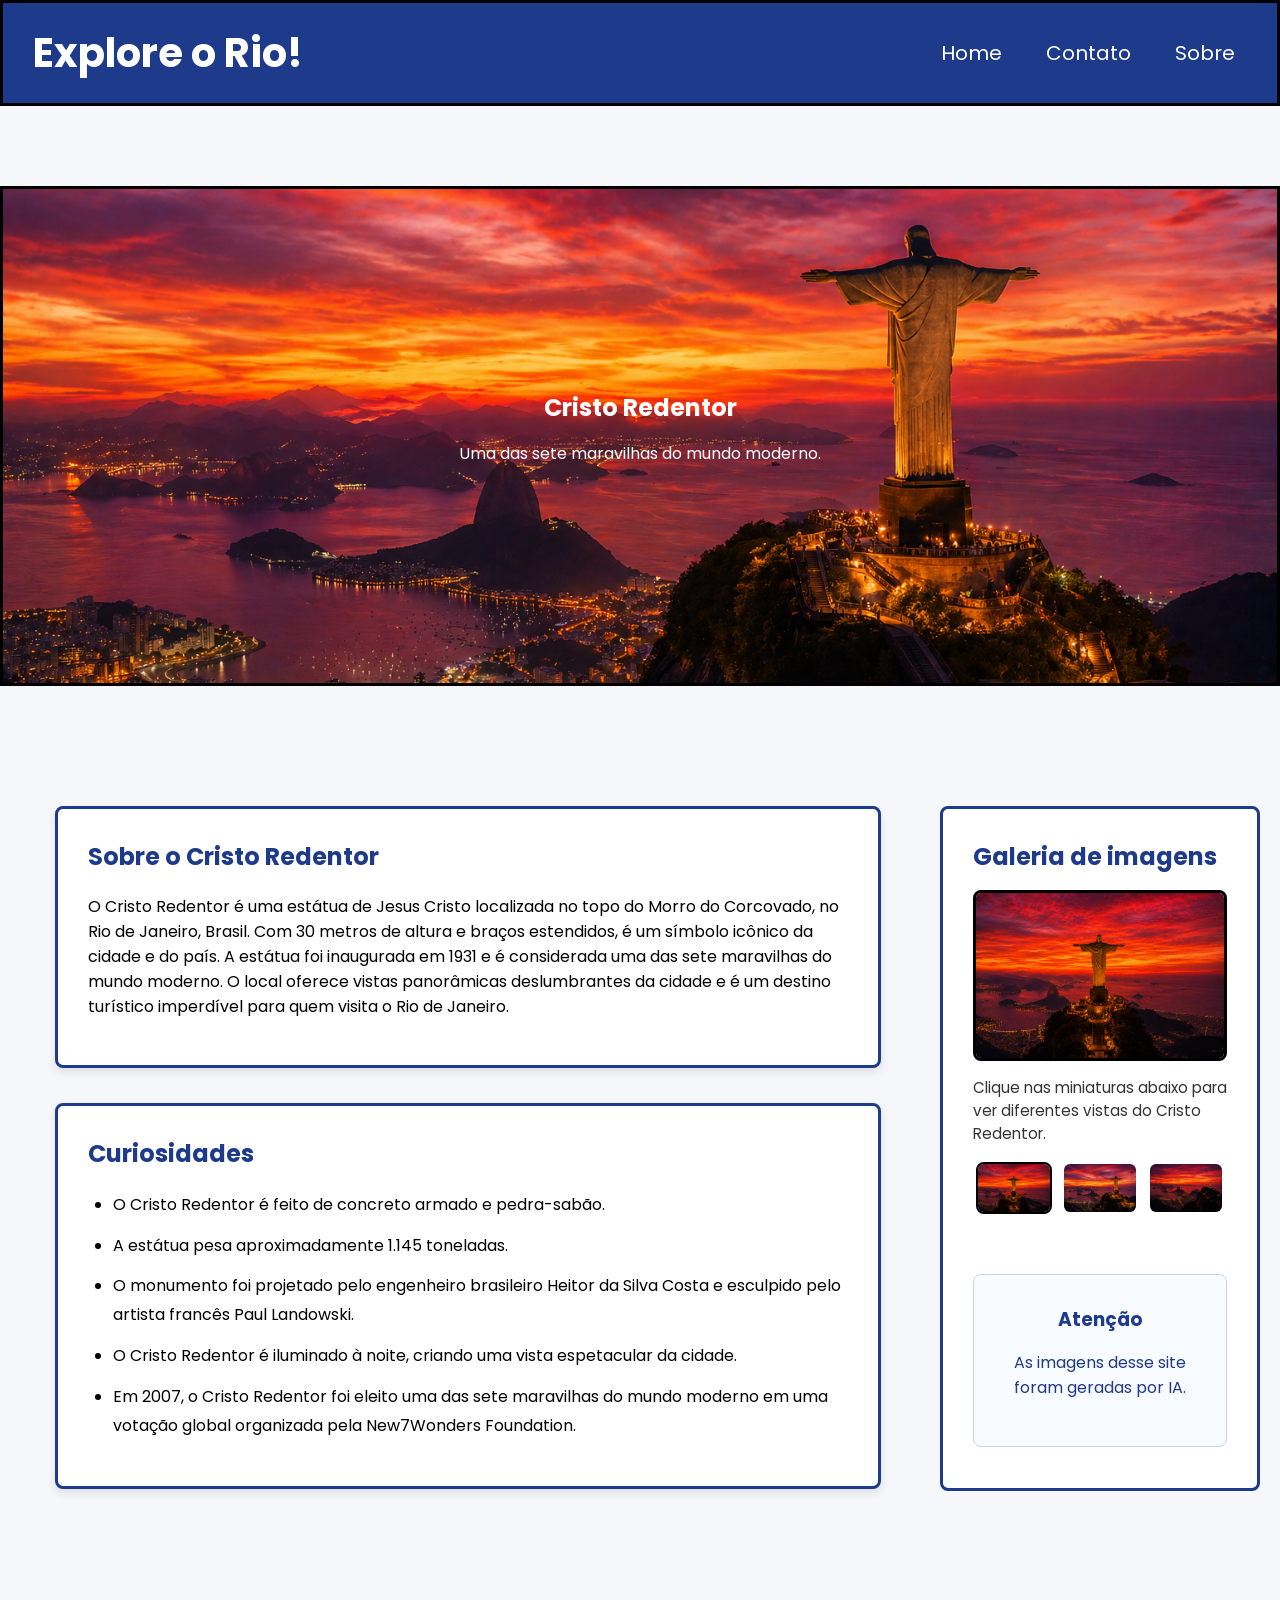
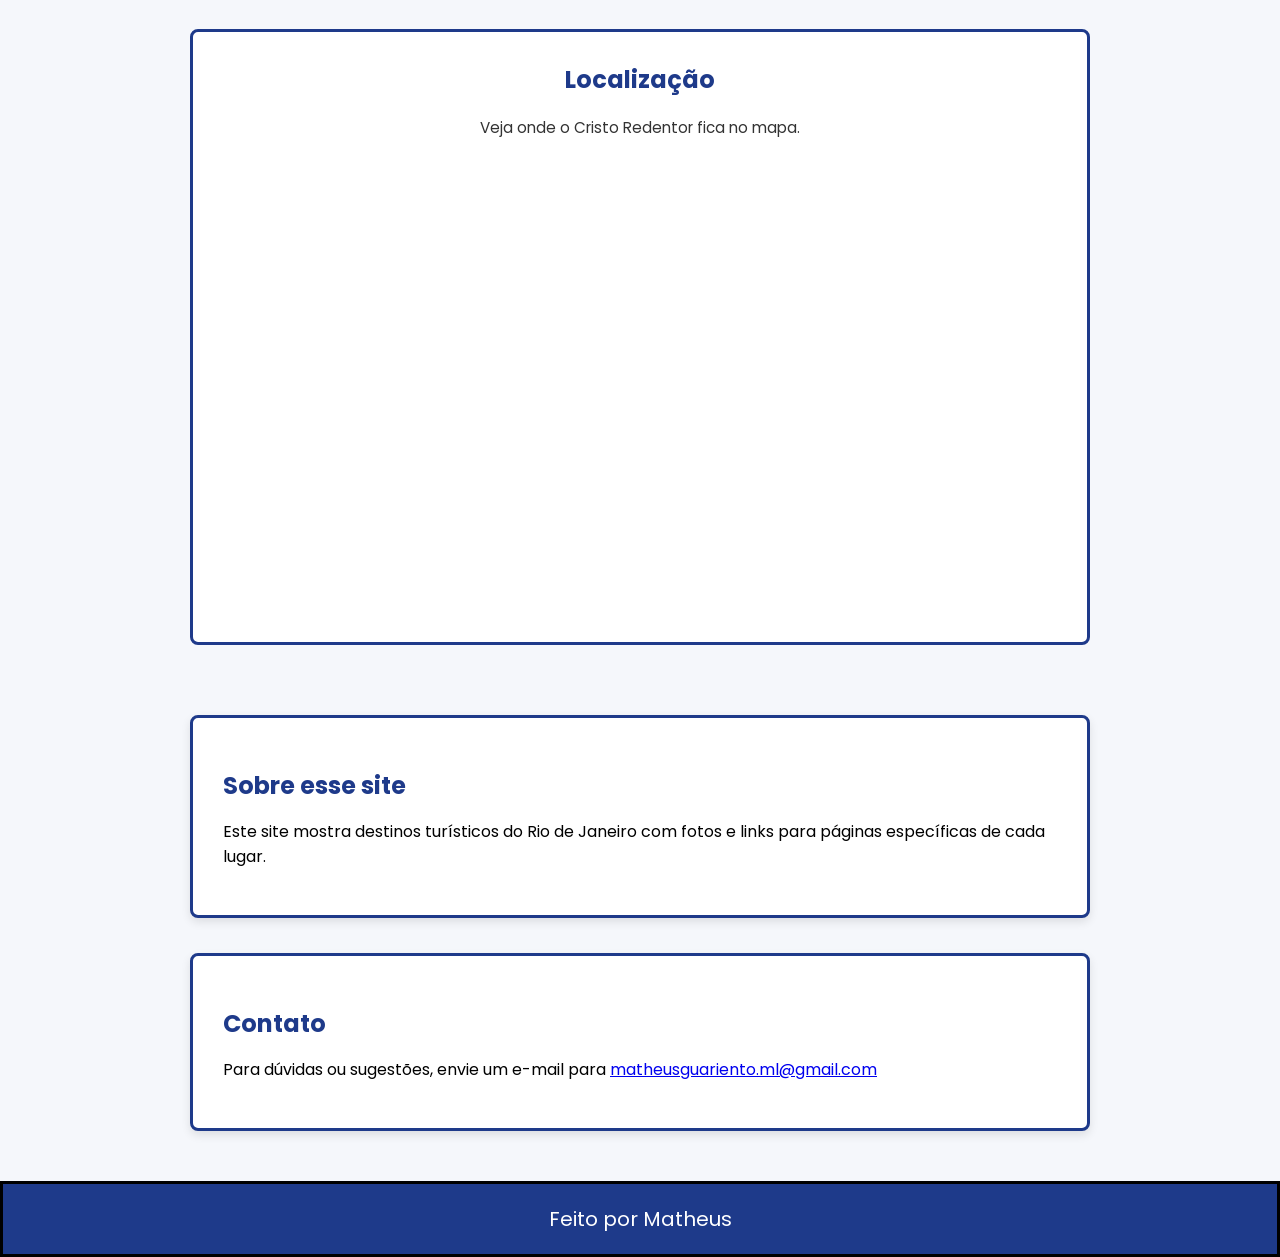
==== cristo.html @ 3fe2bf9b "Inicial commit" ====
<!DOCTYPE html>
<html lang="pt-br">
<head>
    <meta charset="UTF-8">
    <meta name="viewport" content="width=device-width, initial-scale=1.0">
    <title>Cristo-Redentor</title>
    <link rel="stylesheet" href="style.css">
    <link rel="stylesheet" href="cristo.css">
     <!-- Fonte do Google Fonts --> 
  <link href="https://fonts.googleapis.com/css2?family=Poppins:wght@300;400;600&display=swap" rel="stylesheet">
</head>
<body>
  <header class="Titulo">
    <h1>Explore o Rio!</h1>
    <nav class="links">
      <a href="index.html">Home</a>
      <a href="index.html#contato">Contato</a>
      <a href="index.html#sobre">Sobre</a>
    </nav>
  </header>

    <main>
      <section class="hero">
        <h1>Cristo Redentor</h1>
        <p>Uma das sete maravilhas do mundo moderno.</p>
      </section>

      <div class="content">
  <div class="main">
<section class="about">
  <h2>Sobre o Cristo Redentor</h2>
  <p>O Cristo Redentor é uma estátua de Jesus Cristo localizada no topo do Morro do Corcovado, no Rio de Janeiro, Brasil. Com 30 metros de altura e braços estendidos, é um símbolo icônico da cidade e do país. A estátua foi inaugurada em 1931 e é considerada uma das sete maravilhas do mundo moderno. O local oferece vistas panorâmicas deslumbrantes da cidade e é um destino turístico imperdível para quem visita o Rio de Janeiro.</p></section>
<section class="curiosity">
  <h2>Curiosidades</h2>
  <ul>
    <li>O Cristo Redentor é feito de concreto armado e pedra-sabão.</li>
    <li>A estátua pesa aproximadamente 1.145 toneladas.</li>
    <li>O monumento foi projetado pelo engenheiro brasileiro Heitor da Silva Costa e esculpido pelo artista francês Paul Landowski.</li>
    <li>O Cristo Redentor é iluminado à noite, criando uma vista espetacular da cidade.</li>
    <li>Em 2007, o Cristo Redentor foi eleito uma das sete maravilhas do mundo moderno em uma votação global organizada pela New7Wonders Foundation.</li>
  </ul></section>
</div>

<aside class="gallery">
  <h2>Galeria de imagens</h2>


 <div class="gallery-main">
  <img src="assets/cristo3.png">
 </div>

<p class="gallery-description">
  Clique nas miniaturas abaixo para ver diferentes vistas do Cristo Redentor.
</p>

 <div class="gallery-thumbs"> 
<button type="button" class="thumb active" data-image="assets/cristo3.png" data-alt="Cristo Redentor vista frontal">
      <img src="assets/cristo3.png" alt="Miniatura 1">
    </button>
    <button type="button" class="thumb" data-image="assets/cristo.png" data-alt="Cristo Redentor de lado">
      <img src="assets/cristo.png" alt="Miniatura 2">
    </button>
    <button type="button" class="thumb" data-image="assets/cristo2.png" data-alt="Cristo Redentor à noite">
      <img src="assets/cristo2.png" alt="Miniatura 3">
    </button>
 </div>

 <div class="gallery-contact">
  <h3>Atenção</h3>
  <p>As imagens desse site foram geradas por IA.</p>
 </div>
  </aside>
  </div>

<section class="mapa">
  <h2>Localização</h2>
  <p>Veja onde o Cristo Redentor fica no mapa.</p>
  <iframe
    src="https://www.google.com/maps?q=Corcovado+Rio+de+Janeiro&output=embed"
    width="100%"
    height="400"
    loading="lazy"
    referrerpolicy="no-referrer-when-downgrade">
  </iframe>
</section>
  
 <section id="sobre" class="info-section">
  <h2>Sobre esse site</h2>
  <p>Este site mostra destinos turísticos do Rio de Janeiro com fotos e links para páginas específicas de cada lugar.</p>
 </section>

  <section id="contato" class="info-section">
    <h2>Contato</h2>
    <p>Para dúvidas ou sugestões, envie um e-mail para <a href="mailto:matheusguariento.ml@gmail.com">matheusguariento.ml@gmail.com</a></p>
  </section>
    </main>

 <footer>Feito por Matheus</footer>
<script>
  const mainImage = document.querySelector('.gallery-main img');
  const thumbButtons = document.querySelectorAll('.gallery-thumbs .thumb');

  thumbButtons.forEach(button => {
    button.addEventListener('click', () => {
      const newSrc = button.dataset.image;
      const newAlt = button.dataset.alt;

      mainImage.src = newSrc;
      mainImage.alt = newAlt;

      thumbButtons.forEach(btn => btn.classList.remove('active'));
      button.classList.add('active');
    });
  });
</script>
</body>
</html>
---- style.css ----
* {
  box-sizing: border-box;
  font-family: "Poppins", sans-serif;
}

body{
background-color: #f5f7fb;
margin: 0;
}


.Titulo{
 background-color: #1e3a8a;
  color: white;
  font-size: 20px;
  padding: 20px 30px;
 border: 3px solid black;
 display: flex;
 justify-content: space-between;
  align-items: center;
}

.links {
  display: flex;
  gap: 20px;
}

.links a {
  color: white;
  text-decoration: none;
  padding: 8px 12px;
  transition: background-color 0.3s ease;
}

.links a:hover {
  background-color: rgba(255, 255, 255, 0.2);
  border-radius: 6px;
}

h1 {
  margin: 0;
}

.Descubra {
  text-align: center;
  margin: 40px 0;
}

.container {
  display: flex;
  gap: 20px;
  justify-content: center;
  flex-wrap: wrap;
  padding: 0 20px;
  margin-bottom: 100px;
}

.card {
  width: 250px;
  border-radius: 12px;
  box-shadow: 0 4px 10px rgba(0, 0, 0, 0.2);
  overflow: hidden;
  padding: 16px;
  text-align: center;
  border: 1px solid rgba(0, 0, 0, 0.1);
  text-decoration: none;
  color: black;
display: block;
background-color: white;
transition: transform 0.3s ease, box-shadow 0.3s ease;
}

.card:hover {
  transform: scale(1.05);
  box-shadow: 0 10px 20px rgba(0, 0, 0, 0.25);
}

.card img {
  width: 100%;
  display: block;
  height: 160px;
  object-fit: cover;
}

.card-title {
  margin: 16px 0 8px;
}

.info-section {
  max-width: 800px;
  margin: 40px auto 60px;
  padding: 30px;
  border: 3px solid #1e3a8a;
  border-radius: 8px;
  background-color: white;
}



.info-section h2 {
  margin-bottom: 12px;
  color: #1e3a8a;
}

footer {
  text-align: center;
  font-size: 20px;
  background-color: #1e3a8a;
  color: white;
  margin-top: 50px;
  padding: 20px 0;
  border: 3px solid black;
}
---- cristo.css ----
.hero {
  min-height: 500px;
  background-image: url("assets/cristo.png");
  background-size: cover;
   background-position: center;

  display: flex;
  flex-direction: column;
  justify-content: center;
  align-items: center;

  color: white;
  text-align: center;
  
  margin-top: 80px;
  background-repeat: no-repeat;
  border: 3px solid black;
 margin-bottom: 100px;
}

.about, .curiosity {
  max-width: 900px;
  margin: 35px;
  padding: 30px;
  background-color: white;
  border: 3px solid #1e3a8a;
  border-radius: 8px;
  box-shadow: 0 4px 10px rgba(0, 0, 0, 0.1);
  margin-top: 20px;
}

.content {
  display: flex;
  gap: 24px;
  align-items: flex-start;
  margin: 20px;
}

.main {
  flex: 1;
}
@media (max-width: 800px) {
  .content {
    flex-direction: column;
  }

  .gallery {
    width: 100%;
  }
}

.gallery {
  min-height: 685px;
  width: 320px;
  box-sizing: border-box;
  border: 3px solid #1e3a8a;
  border-radius: 8px;
  padding: 30px;
  background-color: white;
  align-self: flex-start;
  margin-top: 20px;
  color: #1e3a8a;
}

.gallery h2 {
  color: #1e3a8a;
  margin-top: 0;
  margin-bottom: 16px;
}

.gallery-main {
  margin-bottom: 16px;
  
}

.gallery-main img {
  width: 100%;
  height: auto;
  border-radius: 8px;
  display: block;
  border: 3px solid black;

}

.gallery-description {
  margin: 16px 0;
  color: #333;
  font-size: 0.95rem;
  line-height: 1.5; 
  
}

.gallery-contact {
  margin-top: 60px;
  padding: 30px;
  background: #f8fbff;
  border: 1px solid #cbd5e1;
  border-radius: 8px;
  text-align: center;
  
  
}

.gallery-contact h3 {
  margin-top: 0;
  margin-bottom: 8px;
  color: #1e3a8a;

}


.gallery-thumbs {
  display: flex;
  flex-wrap: wrap;
  gap: 10px;
  margin-top: 12px;
  justify-content: center;
}

.gallery-thumbs .thumb {
  background: transparent;
  border: 2px solid transparent;
  padding: 0;
  cursor: pointer;
  border-radius: 8px;
}

.gallery-thumbs .thumb img {
  display: block;
  width: 72px;
  height: auto;
  border-radius: 6px;
}

.gallery-thumbs .thumb.active {
  border-color: black;
}

.about h2, .curiosity h2 {
  color: #1e3a8a;
  margin-top: 0;
}

.curiosity ul {
  line-height: 1.8;
  padding-left: 25px;
}

.curiosity li {
  margin-bottom: 12px;
}

.curiosity {
  margin-bottom: 100px;
}

.info-section {
  max-width: 900px;
  margin: 25px auto 35px;
  padding: 30px;
  background-color: white;
  border: 3px solid #1e3a8a;
  border-radius: 8px;
  box-shadow: 0 4px 10px rgba(0, 0, 0, 0.1);
  
}

.mapa {
  width: 100%;
  margin: 40px auto 70px;
  max-width: 900px;
 border: 3px solid #1e3a8a;
  background-color: white;
  padding: 30px;
  border-radius: 8px;

}

.mapa iframe {
  width: 100%;
  height: 450px;
  border: none;
  border-radius: 8px;
  
  
}

.mapa h2 {
  color: #1e3a8a;
  margin-top: 0;
  display: flex;
  justify-content: center;
}

.mapa p {
  text-align: center;
  margin-top: 12px;
  color: #333;
  font-size: 0.95rem;
  line-height: 1.5; 
}
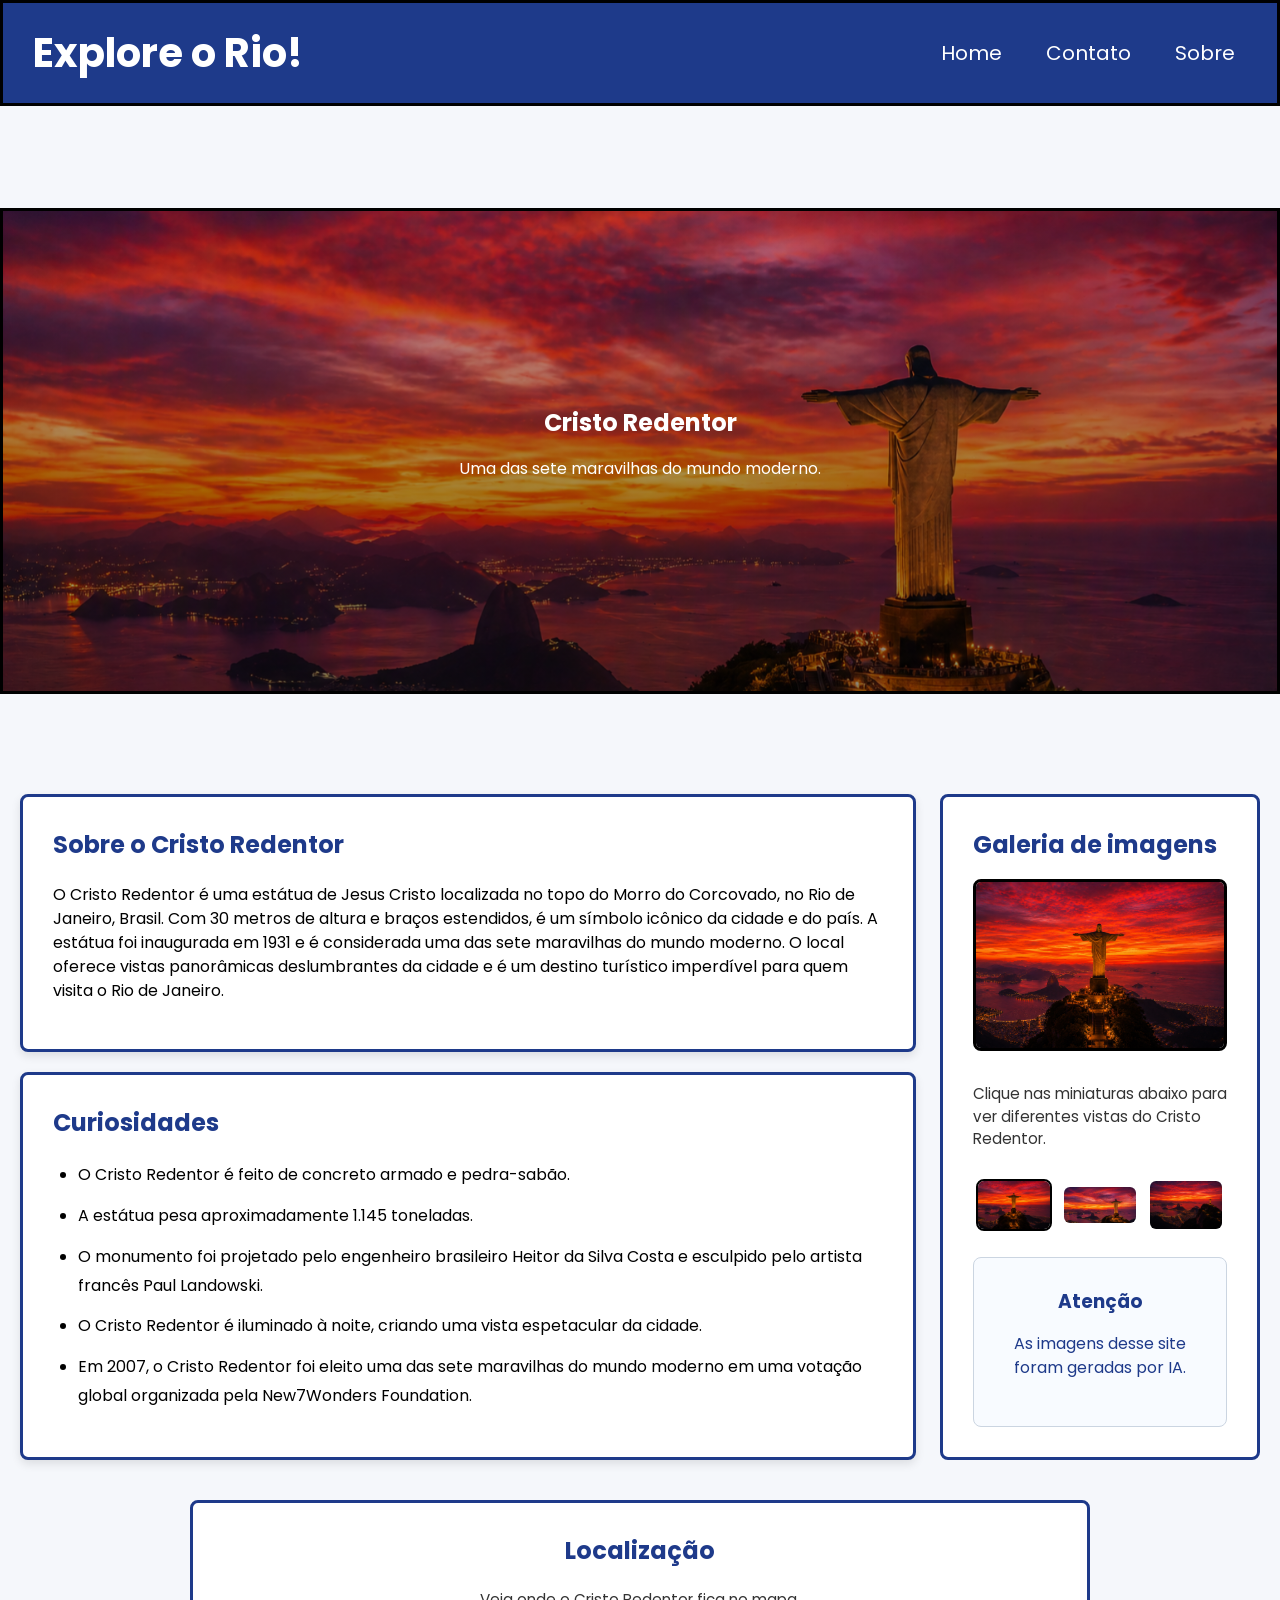
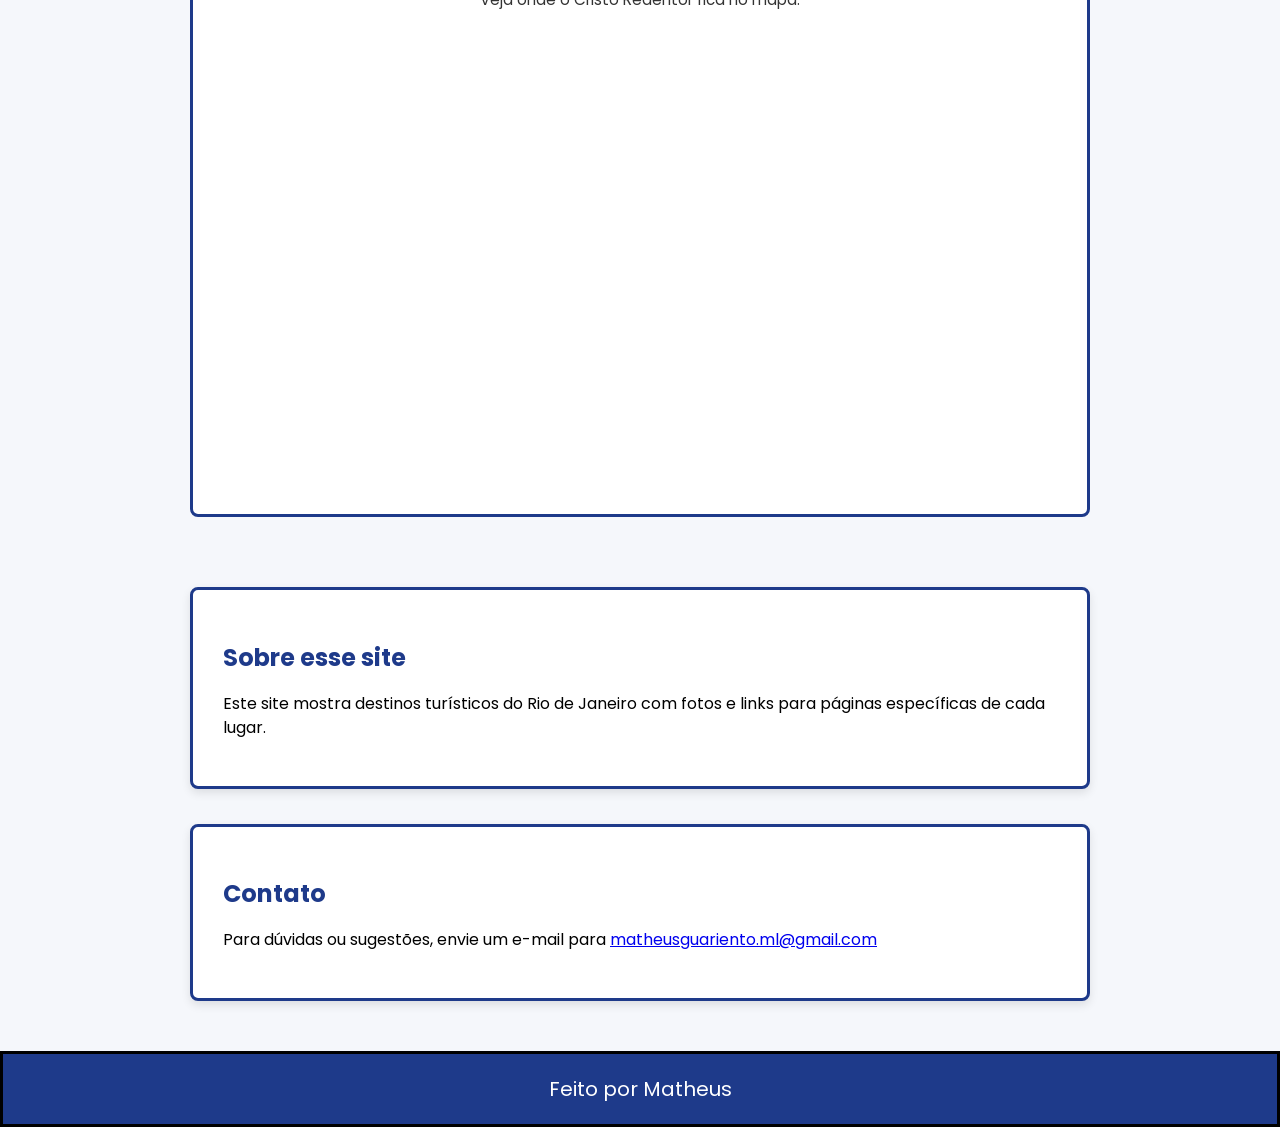
==== commit ca5f084c: "Improving responsiveness" ====
--- a/cristo.html
+++ b/cristo.html
@@ -21,8 +21,10 @@
 
     <main>
       <section class="hero">
-        <h1>Cristo Redentor</h1>
-        <p>Uma das sete maravilhas do mundo moderno.</p>
+        <div class="hero-content">
+          <h1>Cristo Redentor</h1>
+          <p>Uma das sete maravilhas do mundo moderno.</p>
+        </div>
       </section>
 
       <div class="content">
--- a/style.css
+++ b/style.css
@@ -3,26 +3,35 @@
   font-family: "Poppins", sans-serif;
 }
 
-body{
-background-color: #f5f7fb;
-margin: 0;
-}
-
-
-.Titulo{
- background-color: #1e3a8a;
+body {
+  background-color: #f5f7fb;
+  margin: 0;
+  line-height: 1.5;
+}
+
+img {
+  max-width: 100%;
+  height: auto;
+  display: block;
+}
+
+.Titulo {
+  background-color: #1e3a8a;
   color: white;
   font-size: 20px;
   padding: 20px 30px;
- border: 3px solid black;
- display: flex;
- justify-content: space-between;
+  border: 3px solid black;
+  display: flex;
+  justify-content: space-between;
   align-items: center;
+  flex-wrap: wrap;
+  gap: 12px;
 }
 
 .links {
   display: flex;
   gap: 20px;
+  flex-wrap: wrap;
 }
 
 .links a {
@@ -44,6 +53,7 @@
 .Descubra {
   text-align: center;
   margin: 40px 0;
+  padding: 0 20px;
 }
 
 .container {
@@ -53,10 +63,12 @@
   flex-wrap: wrap;
   padding: 0 20px;
   margin-bottom: 100px;
+  align-items: stretch;
 }
 
 .card {
-  width: 250px;
+  width: min(100%, 250px);
+  max-width: 100%;
   border-radius: 12px;
   box-shadow: 0 4px 10px rgba(0, 0, 0, 0.2);
   overflow: hidden;
@@ -65,9 +77,9 @@
   border: 1px solid rgba(0, 0, 0, 0.1);
   text-decoration: none;
   color: black;
-display: block;
-background-color: white;
-transition: transform 0.3s ease, box-shadow 0.3s ease;
+  display: block;
+  background-color: white;
+  transition: transform 0.3s ease, box-shadow 0.3s ease;
 }
 
 .card:hover {
@@ -89,13 +101,11 @@
 .info-section {
   max-width: 800px;
   margin: 40px auto 60px;
-  padding: 30px;
+  padding: clamp(20px, 4vw, 30px);
   border: 3px solid #1e3a8a;
   border-radius: 8px;
   background-color: white;
 }
-
-
 
 .info-section h2 {
   margin-bottom: 12px;
@@ -110,4 +120,95 @@
   margin-top: 50px;
   padding: 20px 0;
   border: 3px solid black;
+}
+
+@media (max-width: 768px) {
+  .Titulo {
+    flex-direction: column;
+    align-items: flex-start;
+    gap: 15px;
+    padding: 16px 20px;
+    font-size: 16px;
+  }
+
+  h1 {
+    font-size: 24px;
+  }
+
+  .links {
+    flex-direction: column;
+    gap: 10px;
+    width: 100%;
+  }
+
+  .links a {
+    padding: 10px;
+    text-align: center;
+    width: 100%;
+  }
+
+  .Descubra {
+    font-size: 18px;
+    margin: 20px 0;
+    padding: 0 15px;
+  }
+
+  .container {
+    padding: 0 12px;
+    gap: 15px;
+    margin-bottom: 50px;
+  }
+
+  .card {
+    width: min(100%, 320px);
+  }
+
+  .info-section {
+    padding: 20px;
+    margin: 20px 15px;
+  }
+
+  footer {
+    font-size: 16px;
+    padding: 15px 0;
+  }
+}
+
+@media (max-width: 480px) {
+  .Titulo {
+    padding: 12px 15px;
+  }
+
+  h1 {
+    font-size: 20px;
+  }
+
+  .Descubra {
+    font-size: 16px;
+    margin: 15px 0;
+    line-height: 1.5;
+  }
+
+  .container {
+    padding: 0 10px;
+  }
+
+  .card {
+    width: 100%;
+    padding: 12px;
+  }
+
+  .card img {
+    height: 140px;
+  }
+
+  .info-section {
+    padding: 15px;
+    margin: 15px 10px;
+    border-width: 2px;
+  }
+
+  footer {
+    font-size: 14px;
+  }
 }
--- a/cristo.css
+++ b/cristo.css
@@ -1,65 +1,68 @@
 .hero {
-  min-height: 500px;
-  background-image: url("assets/cristo.png");
-  background-size: cover;
-   background-position: center;
-
+  position: relative;
+  min-height: clamp(300px, 54vh, 620px);
   display: flex;
   flex-direction: column;
   justify-content: center;
   align-items: center;
-
   color: white;
   text-align: center;
-  
-  margin-top: 80px;
+  margin-top: clamp(0px, 8vw, 150px);
+  border: 3px solid black;
+  margin-bottom: clamp(40px, 8vw, 100px);
+  overflow: hidden;
+  background-image: linear-gradient(rgba(0, 0, 0, 0.2), rgba(0, 0, 0, 0.45)), url("assets/cristo.png");
+  background-size: cover;
+  background-position: center;
   background-repeat: no-repeat;
-  border: 3px solid black;
- margin-bottom: 100px;
+}
+
+.hero-content {
+  position: relative;
+  z-index: 2;
+  padding: 20px;
 }
 
 .about, .curiosity {
   max-width: 900px;
-  margin: 35px;
-  padding: 30px;
+  margin: 0 0 20px 0;
+  padding: clamp(20px, 4vw, 30px);
   background-color: white;
   border: 3px solid #1e3a8a;
   border-radius: 8px;
   box-shadow: 0 4px 10px rgba(0, 0, 0, 0.1);
-  margin-top: 20px;
 }
 
 .content {
   display: flex;
   gap: 24px;
-  align-items: flex-start;
-  margin: 20px;
+  align-items: stretch;
+  margin: 20px auto;
+  justify-content: center;
+  max-width: 1400px;
+  padding: 0 20px;
+  flex-wrap: wrap;
 }
 
 .main {
   flex: 1;
-}
-@media (max-width: 800px) {
-  .content {
-    flex-direction: column;
-  }
-
-  .gallery {
-    width: 100%;
-  }
+  display: flex;
+  flex-direction: column;
 }
 
 .gallery {
-  min-height: 685px;
-  width: 320px;
+  min-height: auto;
+  width: min(100%, 320px);
   box-sizing: border-box;
   border: 3px solid #1e3a8a;
   border-radius: 8px;
   padding: 30px;
   background-color: white;
-  align-self: flex-start;
-  margin-top: 20px;
-  color: #1e3a8a;
+  align-self: stretch;
+  margin: 0;
+  color: #1e3a8a;
+  display: flex;
+  flex-direction: column;
 }
 
 .gallery h2 {
@@ -70,7 +73,6 @@
 
 .gallery-main {
   margin-bottom: 16px;
-  
 }
 
 .gallery-main img {
@@ -79,35 +81,29 @@
   border-radius: 8px;
   display: block;
   border: 3px solid black;
-
 }
 
 .gallery-description {
   margin: 16px 0;
   color: #333;
   font-size: 0.95rem;
-  line-height: 1.5; 
-  
+  line-height: 1.5;
 }
 
 .gallery-contact {
-  margin-top: 60px;
+  margin-top: auto;
   padding: 30px;
   background: #f8fbff;
   border: 1px solid #cbd5e1;
   border-radius: 8px;
   text-align: center;
-  
-  
 }
 
 .gallery-contact h3 {
   margin-top: 0;
   margin-bottom: 8px;
   color: #1e3a8a;
-
-}
-
+}
 
 .gallery-thumbs {
   display: flex;
@@ -151,7 +147,7 @@
 }
 
 .curiosity {
-  margin-bottom: 100px;
+  margin-bottom: 0;
 }
 
 .info-section {
@@ -162,18 +158,16 @@
   border: 3px solid #1e3a8a;
   border-radius: 8px;
   box-shadow: 0 4px 10px rgba(0, 0, 0, 0.1);
-  
 }
 
 .mapa {
   width: 100%;
   margin: 40px auto 70px;
   max-width: 900px;
- border: 3px solid #1e3a8a;
-  background-color: white;
-  padding: 30px;
-  border-radius: 8px;
-
+  border: 3px solid #1e3a8a;
+  background-color: white;
+  padding: 30px;
+  border-radius: 8px;
 }
 
 .mapa iframe {
@@ -181,8 +175,6 @@
   height: 450px;
   border: none;
   border-radius: 8px;
-  
-  
 }
 
 .mapa h2 {
@@ -197,5 +189,82 @@
   margin-top: 12px;
   color: #333;
   font-size: 0.95rem;
-  line-height: 1.5; 
+  line-height: 1.5;
+}
+
+@media (max-width: 800px) {
+  .hero {
+    min-height: 320px;
+    margin-top: 60px;
+  }
+
+  .content {
+    flex-direction: column;
+    margin: 10px;
+    padding: 0 10px;
+  }
+
+  .gallery {
+    width: 100%;
+    padding: 20px;
+  }
+
+  .about, .curiosity {
+    margin: 0 0 20px 0;
+    padding: 20px;
+  }
+
+  .mapa {
+    padding: 20px;
+    margin: 20px auto;
+  }
+
+  .mapa iframe {
+    height: 300px;
+  }
+
+  .gallery-thumbs .thumb img {
+    width: 60px;
+  }
+}
+
+@media (max-width: 480px) {
+  .hero {
+    min-height: 240px;
+    margin-top: 0;
+  }
+
+  .content {
+    margin: 0;
+    padding: 0 8px;
+  }
+
+  .about, .curiosity {
+    margin: 10px 0;
+    padding: 15px;
+    border-width: 2px;
+  }
+
+  .gallery {
+    padding: 15px;
+    margin: 0;
+  }
+
+  .gallery-thumbs .thumb img {
+    width: 50px;
+  }
+
+  .info-section {
+    margin: 15px 10px;
+    padding: 15px;
+  }
+
+  .mapa {
+    padding: 15px;
+    margin: 15px 0;
+  }
+
+  .mapa iframe {
+    height: 250px;
+  }
 }
